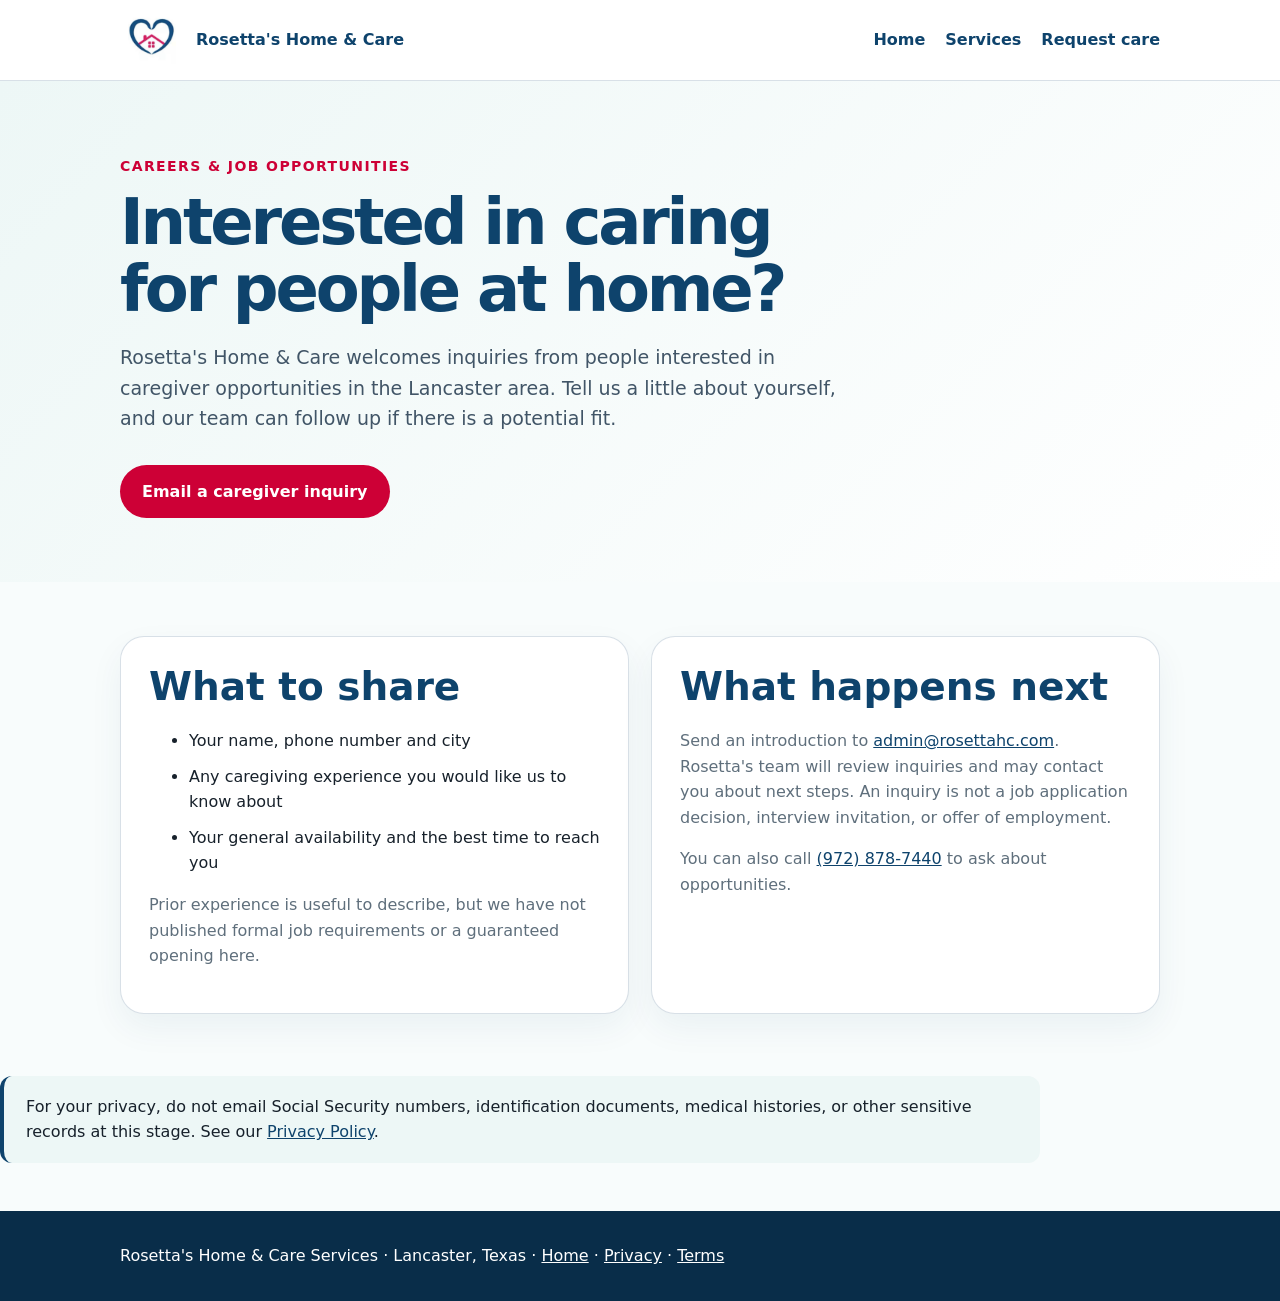
==== careers.html @ 965d32ac "Add caregiver careers inquiry page and simplify intake CTAs" ====
<!doctype html>
<html lang="en">
<head>
  <meta charset="utf-8" />
  <meta name="viewport" content="width=device-width, initial-scale=1" />
  <title>Caregiver Careers in Lancaster, TX | Rosetta's Home & Care</title>
  <meta name="description" content="Interested in caregiver opportunities with Rosetta's Home & Care? Introduce yourself, share your experience and availability, and learn about the next step." />
  <link rel="canonical" href="https://rosettahc.com/careers.html" />
  <link rel="icon" href="/favicon.ico" sizes="any" />
  <meta property="og:type" content="website" /><meta property="og:title" content="Caregiver Careers | Rosetta's Home & Care" /><meta property="og:description" content="Interested in caregiving? Introduce yourself to Rosetta's Home & Care in Lancaster, Texas." /><meta property="og:url" content="https://rosettahc.com/careers.html" />
  <script>window.va = window.va || function () { (window.vaq = window.vaq || []).push(arguments); };</script><script defer src="/_vercel/insights/script.js"></script>
  <style>
    :root{--navy:#0e436c;--red:#cd0036;--pale:#edf7f6;--ink:#17212b;--muted:#5f6f7c;--line:rgba(14,67,108,.16)}
    *{box-sizing:border-box}body{margin:0;background:#f8fcfc;color:var(--ink);font:16px/1.6 Inter,system-ui,-apple-system,"Segoe UI",sans-serif}a{color:var(--navy)}.wrap{width:min(1040px,calc(100% - 36px));margin:auto}header{background:white;border-bottom:1px solid var(--line)}nav{display:flex;justify-content:space-between;align-items:center;gap:20px;padding:16px 0}.brand{display:flex;align-items:center;gap:12px;color:var(--navy);font-weight:900;text-decoration:none}.brand img{width:64px;height:48px;object-fit:contain}.links{display:flex;gap:20px}.links a{font-weight:800;text-decoration:none}.hero{background:linear-gradient(135deg,var(--pale),white);padding:74px 0 64px}.eyebrow{color:var(--red);font-size:14px;font-weight:900;text-transform:uppercase;letter-spacing:.1em}h1{color:var(--navy);font-size:clamp(40px,6vw,64px);letter-spacing:-.05em;line-height:1.04;margin:12px 0 20px;max-width:760px}h2{color:var(--navy);font-size:clamp(27px,4vw,39px);line-height:1.15;margin:0 0 18px}.lead{font-size:19px;color:#415567;max-width:720px}.btn{display:inline-flex;padding:14px 22px;border-radius:999px;background:var(--red);color:white;text-decoration:none;font-weight:900;margin-top:12px}.grid{display:grid;grid-template-columns:1fr 1fr;gap:22px;padding:54px 0}.card{background:white;border:1px solid var(--line);border-radius:24px;padding:28px;box-shadow:0 14px 34px rgba(14,67,108,.06)}.card p{color:var(--muted)}li{margin:10px 0}.note{background:var(--pale);border-left:4px solid var(--navy);padding:18px 22px;border-radius:12px;margin:8px 0 48px}footer{background:#092d49;color:white;padding:32px 0}footer a{color:white}@media(max-width:650px){nav,.grid{display:block}.links{margin-top:12px}.links a{margin-right:14px}.grid .card+ .card{margin-top:18px}.hero{padding:54px 0}}
  </style>
</head>
<body>
<header><nav class="wrap"><a class="brand" href="/"><img src="assets/logo-new.png" alt="Rosetta's Home & Care logo" />Rosetta's Home & Care</a><div class="links"><a href="/">Home</a><a href="/#services">Services</a><a href="/#contact">Request care</a></div></nav></header>
<main>
  <section class="hero"><div class="wrap"><div class="eyebrow">Careers &amp; job opportunities</div><h1>Interested in caring for people at home?</h1><p class="lead">Rosetta's Home & Care welcomes inquiries from people interested in caregiver opportunities in the Lancaster area. Tell us a little about yourself, and our team can follow up if there is a potential fit.</p><a class="btn" href="mailto:admin@rosettahc.com?subject=Caregiver%20opportunity%20inquiry&amp;body=Name%3A%0APhone%3A%0ACity%3A%0ACaregiving%20experience%3A%0AAvailability%3A%0ABest%20time%20to%20contact%20me%3A">Email a caregiver inquiry</a></div></section>
  <div class="wrap grid"><section class="card"><h2>What to share</h2><ul><li>Your name, phone number and city</li><li>Any caregiving experience you would like us to know about</li><li>Your general availability and the best time to reach you</li></ul><p>Prior experience is useful to describe, but we have not published formal job requirements or a guaranteed opening here.</p></section><section class="card"><h2>What happens next</h2><p>Send an introduction to <a href="mailto:admin@rosettahc.com?subject=Caregiver%20opportunity%20inquiry">admin@rosettahc.com</a>. Rosetta's team will review inquiries and may contact you about next steps. An inquiry is not a job application decision, interview invitation, or offer of employment.</p><p>You can also call <a href="tel:+19728787440">(972) 878-7440</a> to ask about opportunities.</p></section></div>
  <div class="wrap note">For your privacy, do not email Social Security numbers, identification documents, medical histories, or other sensitive records at this stage. See our <a href="privacy.html">Privacy Policy</a>.</div>
</main>
<footer><div class="wrap">Rosetta's Home & Care Services · Lancaster, Texas · <a href="/">Home</a> · <a href="privacy.html">Privacy</a> · <a href="terms.html">Terms</a></div></footer>
</body>
</html>
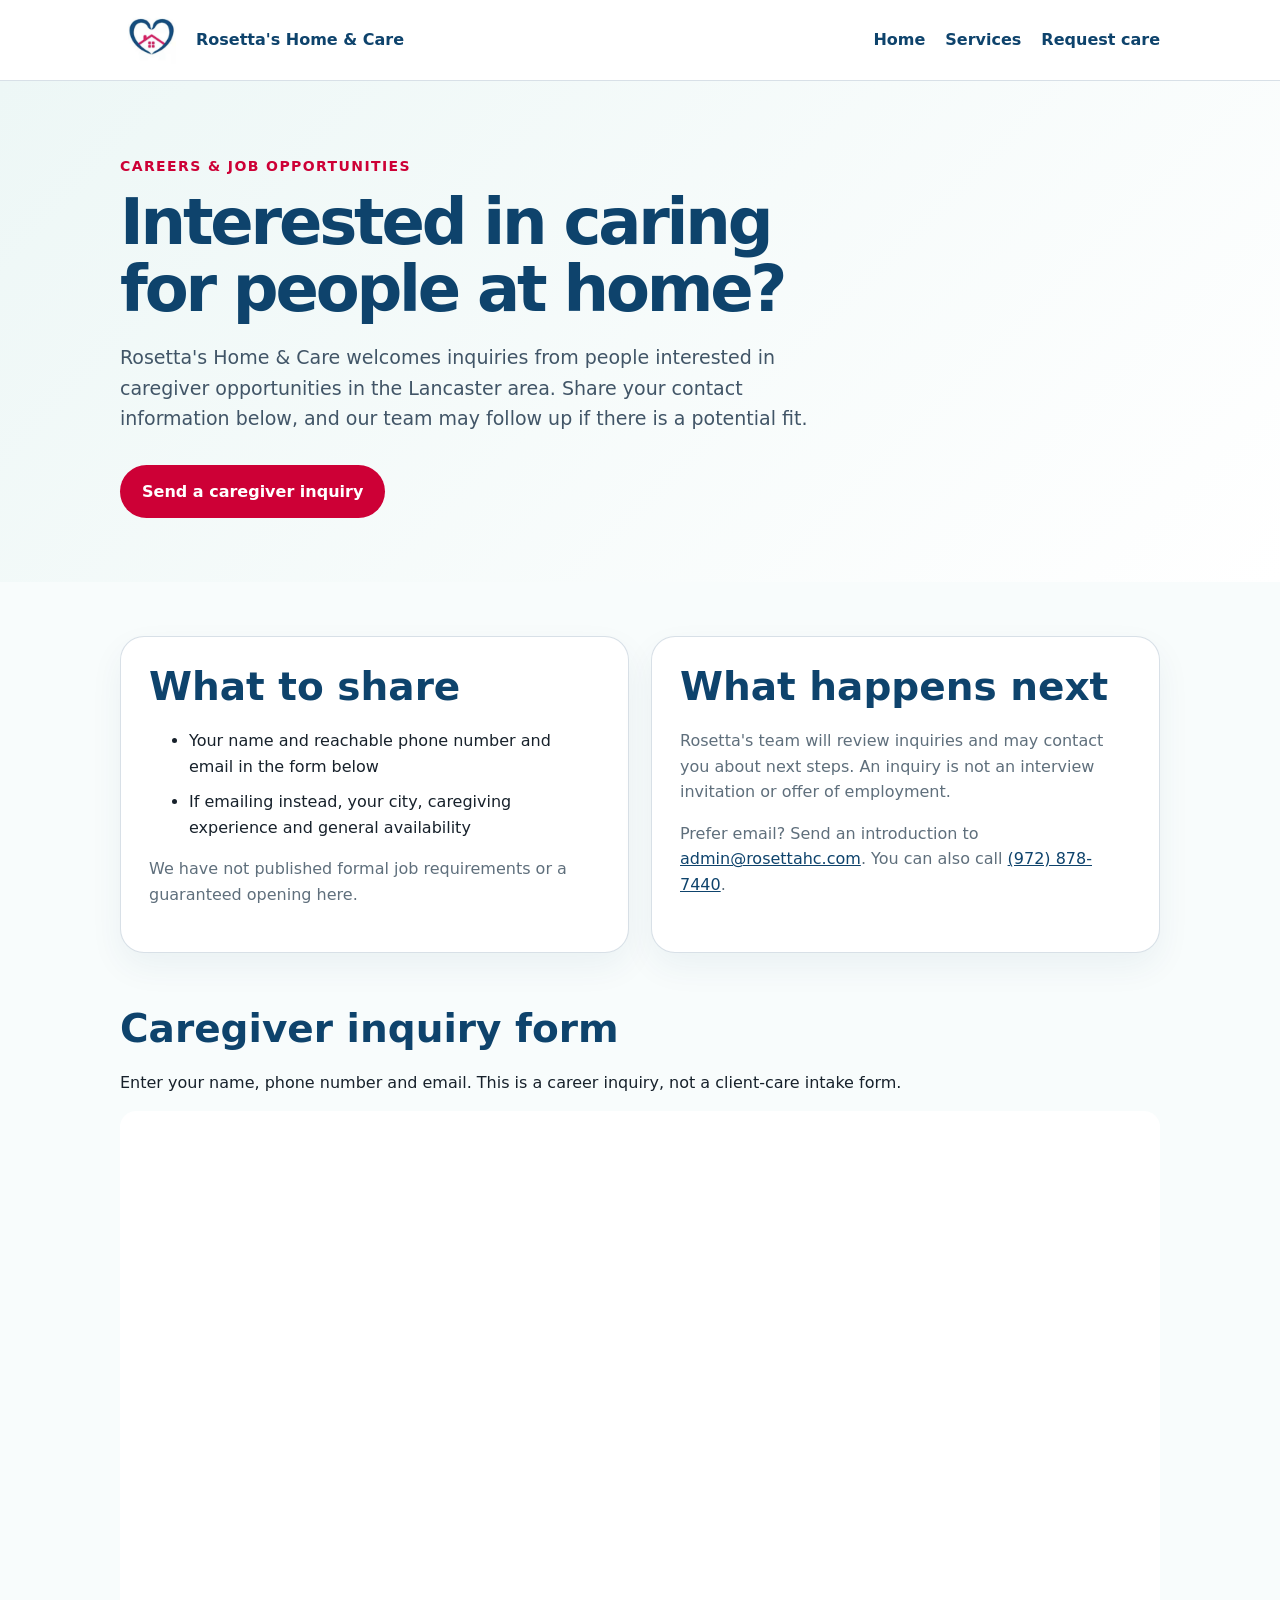
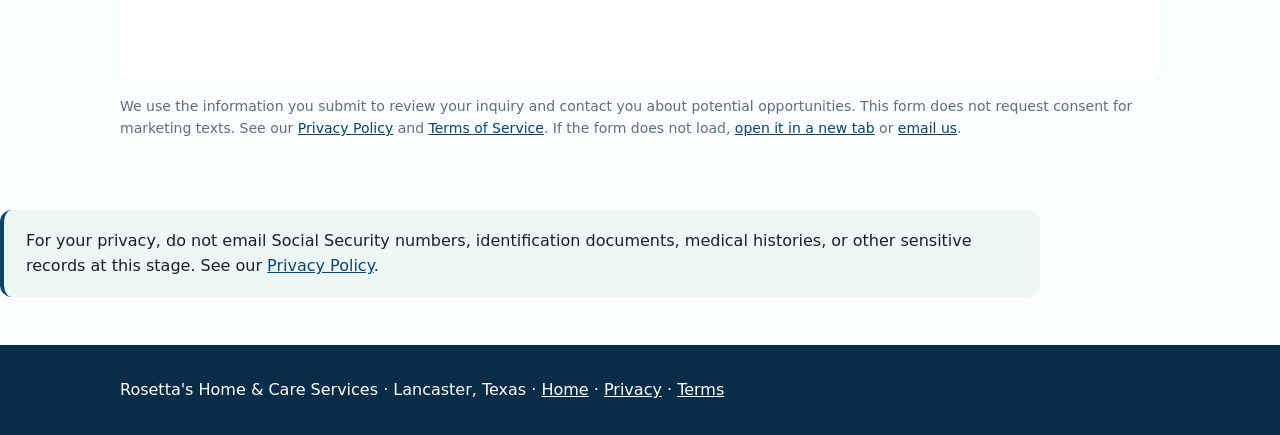
==== commit 729b67c6: "Embed caregiver inquiry form on careers page" ====
--- a/careers.html
+++ b/careers.html
@@ -11,14 +11,15 @@
   <script>window.va = window.va || function () { (window.vaq = window.vaq || []).push(arguments); };</script><script defer src="/_vercel/insights/script.js"></script>
   <style>
     :root{--navy:#0e436c;--red:#cd0036;--pale:#edf7f6;--ink:#17212b;--muted:#5f6f7c;--line:rgba(14,67,108,.16)}
-    *{box-sizing:border-box}body{margin:0;background:#f8fcfc;color:var(--ink);font:16px/1.6 Inter,system-ui,-apple-system,"Segoe UI",sans-serif}a{color:var(--navy)}.wrap{width:min(1040px,calc(100% - 36px));margin:auto}header{background:white;border-bottom:1px solid var(--line)}nav{display:flex;justify-content:space-between;align-items:center;gap:20px;padding:16px 0}.brand{display:flex;align-items:center;gap:12px;color:var(--navy);font-weight:900;text-decoration:none}.brand img{width:64px;height:48px;object-fit:contain}.links{display:flex;gap:20px}.links a{font-weight:800;text-decoration:none}.hero{background:linear-gradient(135deg,var(--pale),white);padding:74px 0 64px}.eyebrow{color:var(--red);font-size:14px;font-weight:900;text-transform:uppercase;letter-spacing:.1em}h1{color:var(--navy);font-size:clamp(40px,6vw,64px);letter-spacing:-.05em;line-height:1.04;margin:12px 0 20px;max-width:760px}h2{color:var(--navy);font-size:clamp(27px,4vw,39px);line-height:1.15;margin:0 0 18px}.lead{font-size:19px;color:#415567;max-width:720px}.btn{display:inline-flex;padding:14px 22px;border-radius:999px;background:var(--red);color:white;text-decoration:none;font-weight:900;margin-top:12px}.grid{display:grid;grid-template-columns:1fr 1fr;gap:22px;padding:54px 0}.card{background:white;border:1px solid var(--line);border-radius:24px;padding:28px;box-shadow:0 14px 34px rgba(14,67,108,.06)}.card p{color:var(--muted)}li{margin:10px 0}.note{background:var(--pale);border-left:4px solid var(--navy);padding:18px 22px;border-radius:12px;margin:8px 0 48px}footer{background:#092d49;color:white;padding:32px 0}footer a{color:white}@media(max-width:650px){nav,.grid{display:block}.links{margin-top:12px}.links a{margin-right:14px}.grid .card+ .card{margin-top:18px}.hero{padding:54px 0}}
+    *{box-sizing:border-box}body{margin:0;background:#f8fcfc;color:var(--ink);font:16px/1.6 Inter,system-ui,-apple-system,"Segoe UI",sans-serif}a{color:var(--navy)}.wrap{width:min(1040px,calc(100% - 36px));margin:auto}header{background:white;border-bottom:1px solid var(--line)}nav{display:flex;justify-content:space-between;align-items:center;gap:20px;padding:16px 0}.brand{display:flex;align-items:center;gap:12px;color:var(--navy);font-weight:900;text-decoration:none}.brand img{width:64px;height:48px;object-fit:contain}.links{display:flex;gap:20px}.links a{font-weight:800;text-decoration:none}.hero{background:linear-gradient(135deg,var(--pale),white);padding:74px 0 64px}.eyebrow{color:var(--red);font-size:14px;font-weight:900;text-transform:uppercase;letter-spacing:.1em}h1{color:var(--navy);font-size:clamp(40px,6vw,64px);letter-spacing:-.05em;line-height:1.04;margin:12px 0 20px;max-width:760px}h2{color:var(--navy);font-size:clamp(27px,4vw,39px);line-height:1.15;margin:0 0 18px}.lead{font-size:19px;color:#415567;max-width:720px}.btn{display:inline-flex;padding:14px 22px;border-radius:999px;background:var(--red);color:white;text-decoration:none;font-weight:900;margin-top:12px}.grid{display:grid;grid-template-columns:1fr 1fr;gap:22px;padding:54px 0}.card{background:white;border:1px solid var(--line);border-radius:24px;padding:28px;box-shadow:0 14px 34px rgba(14,67,108,.06)}.card p{color:var(--muted)}li{margin:10px 0}.note{background:var(--pale);border-left:4px solid var(--navy);padding:18px 22px;border-radius:12px;margin:8px 0 48px}.form-section{padding:0 0 48px}.form-section iframe{display:block;width:100%;min-height:570px;border:0;background:white;border-radius:16px}.fineprint{font-size:14px;color:var(--muted)}footer{background:#092d49;color:white;padding:32px 0}footer a{color:white}@media(max-width:650px){nav,.grid{display:block}.links{margin-top:12px}.links a{margin-right:14px}.grid .card+ .card{margin-top:18px}.hero{padding:54px 0}.form-section iframe{min-height:640px}}
   </style>
 </head>
 <body>
 <header><nav class="wrap"><a class="brand" href="/"><img src="assets/logo-new.png" alt="Rosetta's Home & Care logo" />Rosetta's Home & Care</a><div class="links"><a href="/">Home</a><a href="/#services">Services</a><a href="/#contact">Request care</a></div></nav></header>
 <main>
-  <section class="hero"><div class="wrap"><div class="eyebrow">Careers &amp; job opportunities</div><h1>Interested in caring for people at home?</h1><p class="lead">Rosetta's Home & Care welcomes inquiries from people interested in caregiver opportunities in the Lancaster area. Tell us a little about yourself, and our team can follow up if there is a potential fit.</p><a class="btn" href="mailto:admin@rosettahc.com?subject=Caregiver%20opportunity%20inquiry&amp;body=Name%3A%0APhone%3A%0ACity%3A%0ACaregiving%20experience%3A%0AAvailability%3A%0ABest%20time%20to%20contact%20me%3A">Email a caregiver inquiry</a></div></section>
-  <div class="wrap grid"><section class="card"><h2>What to share</h2><ul><li>Your name, phone number and city</li><li>Any caregiving experience you would like us to know about</li><li>Your general availability and the best time to reach you</li></ul><p>Prior experience is useful to describe, but we have not published formal job requirements or a guaranteed opening here.</p></section><section class="card"><h2>What happens next</h2><p>Send an introduction to <a href="mailto:admin@rosettahc.com?subject=Caregiver%20opportunity%20inquiry">admin@rosettahc.com</a>. Rosetta's team will review inquiries and may contact you about next steps. An inquiry is not a job application decision, interview invitation, or offer of employment.</p><p>You can also call <a href="tel:+19728787440">(972) 878-7440</a> to ask about opportunities.</p></section></div>
+  <section class="hero"><div class="wrap"><div class="eyebrow">Careers &amp; job opportunities</div><h1>Interested in caring for people at home?</h1><p class="lead">Rosetta's Home & Care welcomes inquiries from people interested in caregiver opportunities in the Lancaster area. Share your contact information below, and our team may follow up if there is a potential fit.</p><a class="btn" href="#caregiver-inquiry">Send a caregiver inquiry</a></div></section>
+  <div class="wrap grid"><section class="card"><h2>What to share</h2><ul><li>Your name and reachable phone number and email in the form below</li><li>If emailing instead, your city, caregiving experience and general availability</li></ul><p>We have not published formal job requirements or a guaranteed opening here.</p></section><section class="card"><h2>What happens next</h2><p>Rosetta's team will review inquiries and may contact you about next steps. An inquiry is not an interview invitation or offer of employment.</p><p>Prefer email? Send an introduction to <a href="mailto:admin@rosettahc.com?subject=Caregiver%20opportunity%20inquiry">admin@rosettahc.com</a>. You can also call <a href="tel:+197****7440">(972) 878-7440</a>.</p></section></div>
+  <section class="wrap form-section" id="caregiver-inquiry" aria-labelledby="form-heading"><h2 id="form-heading">Caregiver inquiry form</h2><p>Enter your name, phone number and email. This is a career inquiry, not a client-care intake form.</p><iframe src="https://api.leadconnectorhq.com/widget/form/ZpLgne9FteUxOUziL6qF" title="Rosetta's Home & Care caregiver inquiry form" loading="lazy" referrerpolicy="strict-origin-when-cross-origin"></iframe><p class="fineprint">We use the information you submit to review your inquiry and contact you about potential opportunities. This form does not request consent for marketing texts. See our <a href="privacy.html">Privacy Policy</a> and <a href="terms.html">Terms of Service</a>. If the form does not load, <a href="https://api.leadconnectorhq.com/widget/form/ZpLgne9FteUxOUziL6qF">open it in a new tab</a> or <a href="mailto:admin@rosettahc.com?subject=Caregiver%20opportunity%20inquiry">email us</a>.</p></section>
   <div class="wrap note">For your privacy, do not email Social Security numbers, identification documents, medical histories, or other sensitive records at this stage. See our <a href="privacy.html">Privacy Policy</a>.</div>
 </main>
 <footer><div class="wrap">Rosetta's Home & Care Services · Lancaster, Texas · <a href="/">Home</a> · <a href="privacy.html">Privacy</a> · <a href="terms.html">Terms</a></div></footer>
